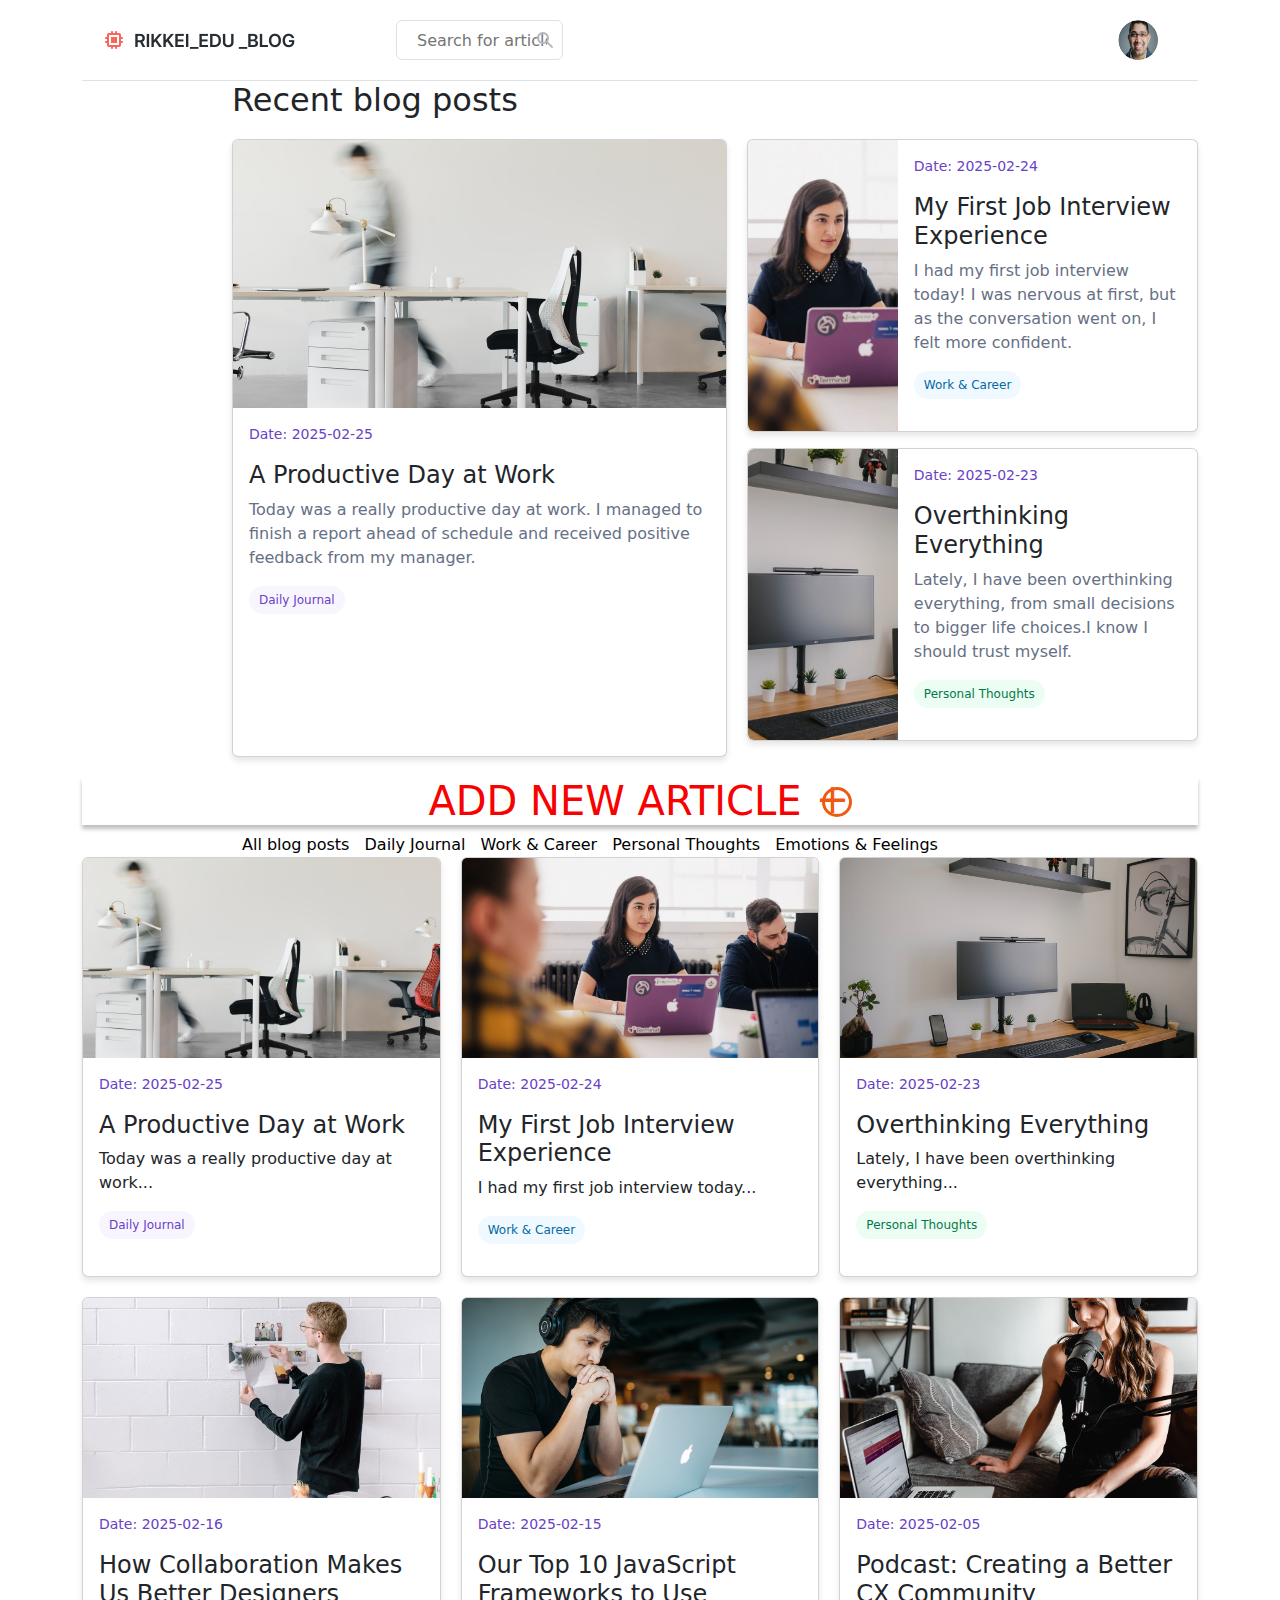
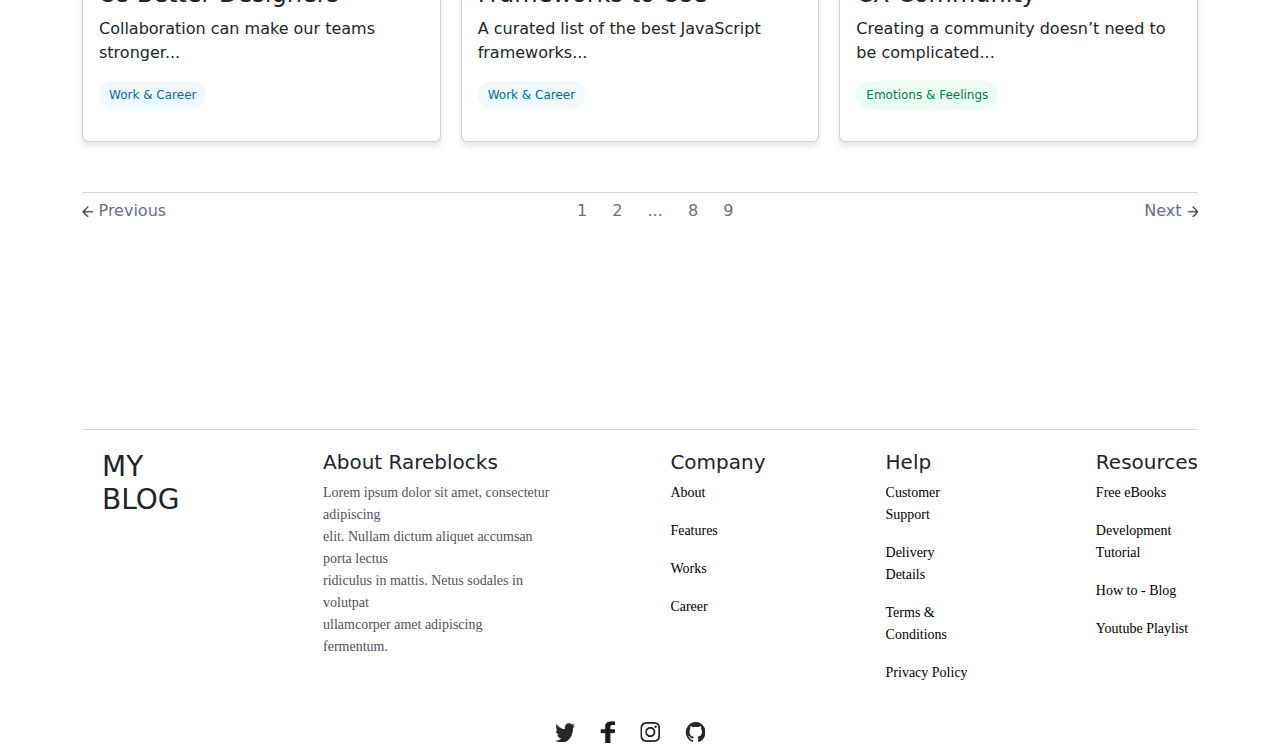
==== pages/index.html @ ecf34fa5 "hihi" ====
<!DOCTYPE html>
<html lang="en">
  <head>
    <meta charset="UTF-8" />
    <meta name="viewport" content="width=device-width, initial-scale=1.0" />
    <title>Home Page User</title>
    <link rel="stylesheet" href="../CSS/index.css" />
    <link
      href="https://cdn.jsdelivr.net/npm/bootstrap@5.3.3/dist/css/bootstrap.min.css"
      rel="stylesheet"
      integrity="sha384-QWTKZyjpPEjISv5WaRU9OFeRpok6YctnYmDr5pNlyT2bRjXh0JMhjY6hW+ALEwIH"
      crossorigin="anonymous"
    />
  </head>
  <body>
    <div class="container">
      <header class="header">
        <div class="logo">
          <img
            style="width: 194px; height: 24px"
            src="../assets/icons/Logo homepage.png"
            alt=""
          />
        </div>
        <div class="nav-search">
          <input
            class="search-article"
            type="search"
            placeholder="Search for articles"
          />
          <img
            class="icon-search"
            src="../assets/icons/search-user.png"
            alt=""
          />
        </div>
        <div class="top-bar">
          <div class="profile-container">
              <img class="profile-icon" src="../assets/images/avatar.png" alt="Profile">
              <div class="dropdown-menu">
                  <div class="infor">
                      <div class="avt">
                          <img style="width: 30px; height: 30px" src="../assets/images/avatar.png" alt=""/>
                          <div>
                              <p class="profile-name">Rikkei</p>
                              <p class="profile-email">Rikkei@gmail.com</p>
                          </div>
                      </div>
                      <div class="nav-links">
                          <a href="">View profile</a>
                          <a href="">Update profile picture</a>
                          <a href="">Change password</a>
                      </div>
                      <a class="logout" href="../pages/login.html">Log out</a>
                  </div>
              </div>
          </div>
      </div>
      
      </header>
      <main>
        <h2 style="margin-left: 150px; margin-bottom: 20px">
          Recent blog posts
        </h2>
        <div class="articles-content">
          <div class="card" style="width: 593px; margin-left: 150px">
            <img
              style="width: 592px; height: 268px"
              src="../assets/images/content1.png"
              class="card-img-top"
              alt="..."
            />
            <div class="card-body">
              <p class="date">Date: 2025-02-25</p>
              <h4>A Productive Day at Work</h4>
              <p class="card-text">
                Today was a really productive day at work. I managed to finish a
                report ahead of schedule and received positive feedback from my
                manager.
              </p>
              <p class="category daily-journal">Daily Journal</p>
            </div>
          </div>
          <div class="content-right">
            <div class="card mb-3" style="max-width: 540px">
              <div class="row g-0">
                <div class="col-md-4">
                  <img
                    style="height: 100%"
                    src="../assets/images/content2.png"
                    class="img-fluid rounded-start"
                    alt="..."
                  />
                </div>
                <div class="col-md-8">
                  <div class="card-body">
                    <p class="date">Date: 2025-02-24</p>
                    <h4>My First Job Interview Experience</h4>
                    <p class="card-text">
                      I had my first job interview today! I was nervous at
                      first, but as the conversation went on, I felt more
                      confident.
                    </p>
                    <p class="category work-career">Work & Career</p>
                  </div>
                </div>
              </div>
            </div>

            <div class="card mb-3" style="max-width: 540px">
              <div class="row g-0">
                <div class="col-md-4">
                  <img
                    style="height: 100%"
                    src="../assets/images/content3.png"
                    class="img-fluid rounded-start"
                    alt="..."
                  />
                </div>
                <div class="col-md-8">
                  <div class="card-body">
                    <p class="date">Date: 2025-02-23</p>
                    <h4>Overthinking Everything</h4>
                    <p class="card-text">
                      Lately, I have been overthinking everything, from small
                      decisions to bigger life choices.I know I should trust
                      myself.
                    </p>
                    <p class="category personal-thoughts">Personal Thoughts</p>
                  </div>
                </div>
              </div>
            </div>
          </div>
        </div>

        <div class="add-new-article">
          <h1
            style="
              justify-content: center;
              display: flex;
              gap: 20px;
              box-shadow: 0px 4px 4px 0px #00000040;
              color: #f80101;
              margin-top: 20px;
            "
          >
            ADD NEW ARTICLE
            <button class="btn-add"><span class="up">+</span></button>
          </h1>

          <button class="option-category">All blog posts</button>
          <button class="option-category">Daily Journal</button>
          <button class="option-category">Work & Career</button>
          <button class="option-category">Personal Thoughts</button>
          <button class="option-category">Emotions & Feelings</button>
        </div>

        <div class="grid-container">
          <div class="card">
            <img src="../assets/images/content1.png" alt="" />
            <div class="card-body">
              <p class="date">Date: 2025-02-25</p>
              <h4>A Productive Day at Work</h4>
              <p>Today was a really productive day at work...</p>
              <p class="category daily-journal">Daily Journal</p>
            </div>
          </div>
          <div class="card">
            <img src="../assets/images/content2.png" alt="" />
            <div class="card-body">
              <p class="date">Date: 2025-02-24</p>
              <h4>My First Job Interview Experience</h4>
              <p>I had my first job interview today...</p>
              <p class="category work-career">Work & Career</p>
            </div>
          </div>
          <div class="card">
            <img src="../assets/images/content3.png" alt="" />
            <div class="card-body">
              <p class="date">Date: 2025-02-23</p>
              <h4>Overthinking Everything</h4>
              <p>Lately, I have been overthinking everything...</p>
              <p class="category personal-thoughts">Personal Thoughts</p>
            </div>
          </div>
          <div class="card">
            <img src="../assets/images/content4.png" alt="" />
            <div class="card-body">
              <p class="date">Date: 2025-02-16</p>
              <h4>How Collaboration Makes Us Better Designers</h4>
              <p>Collaboration can make our teams stronger...</p>
              <p class="category work-career">Work & Career</p>
            </div>
          </div>
          <div class="card">
            <img src="../assets/images/content5.png" alt="" />
            <div class="card-body">
              <p class="date">Date: 2025-02-15</p>
              <h4>Our Top 10 JavaScript Frameworks to Use</h4>
              <p>A curated list of the best JavaScript frameworks...</p>
              <p class="category work-career">Work & Career</p>
            </div>
          </div>
          <div class="card">
            <img src="../assets/images/content6.png" alt="" />
            <div class="card-body">
              <p class="date">Date: 2025-02-05</p>
              <h4>Podcast: Creating a Better CX Community</h4>
              <p>Creating a community doesn’t need to be complicated...</p>
              <p class="category personal-thoughts">Emotions & Feelings</p>
            </div>
          </div>
        </div>
        <div class="page">
          <button class="prev">
            <img
              style="
                width: 11.431407928466797px;
                height: 11.431407928466797px;
                border-width: 1.64px;
              "
              src="../assets/icons/arrow-left.png"
              alt=""
            />
            Previous
          </button>
          <div class="page-number">
            <button class="btn-page">1</button>
            <button class="btn-page">2</button>
            <button class="btn-page">...</button>
            <button class="btn-page">8</button>
            <button class="btn-page">9</button>
          </div>

          <button class="next">
            Next
            <img
              style="
                width: 11.431407928466797px;
                height: 11.431407928466797px;
                border-width: 1.64px;
              "
              src="../assets/icons/arrow-right.png"
              alt=""
            />
          </button>
        </div>
      </main>
      <footer>
        <div class="information">
          <div>
            <h3>MY BLOG</h3>
          </div>
          <div>
            <h5>About Rareblocks</h5>
            <p class="text">
              Lorem ipsum dolor sit amet, consectetur adipiscing <br />
              elit. Nullam dictum aliquet accumsan porta lectus <br />
              ridiculus in mattis. Netus sodales in volutpat <br />
              ullamcorper amet adipiscing fermentum.
            </p>
          </div>
          <div>
            <h5>Company</h5>
            <p class="text more">About</p>
            <p class="text more">Features</p>
            <p class="text more">Works</p>
            <p class="text more">Career</p>
          </div>

          <div>
            <h5>Help</h5>
            <p class="text more">Customer Support</p>
            <p class="text more">Delivery Details</p>
            <p class="text more">Terms & Conditions</p>
            <p class="text more">Privacy Policy</p>
          </div>

          <div>
            <h5>Resources</h5>
            <p class="text more">Free eBooks</p>
            <p class="text more">Development Tutorial</p>
            <p class="text more">How to - Blog</p>
            <p class="text more">Youtube Playlist</p>
          </div>
        </div>
        <div class="links">
          <img
            style="width: 20px; height: 20px; margin-right: 20px"
            src="../assets/icons/logo-twitter 2.png"
            alt=""
          />
          <img
            style="width: 15px; height: 22px; margin-right: 20px"
            src="../assets/icons/logo-fb-simple 2.png"
            alt=""
          />
          <img
            style="width: 20px; height: 20px; margin-right: 20px"
            src="../assets/icons/logo-instagram 1.png"
            alt=""
          />
          <img
            style="width: 20px; height: 20px; margin-right: 20px"
            src="../assets/icons/logo-github 1.png"
            alt=""
          />
        </div>
      </footer>
    </div>
    <script src=""></script>
  </body>
</html>
---- CSS/index.css ----
* {
    padding: 0;
    margin: 0;
    box-sizing: border-box;
}
body {
    font-family: "Inter", sans-serif;
}

.container {
    max-width: 1200px;
    margin: auto;
}

.grid-container {
    display: grid;
    grid-template-columns: repeat(3, 1fr);
    gap: 20px;
}

.header{
    display: flex;
    gap: 100px;
    align-items: center;
    border-bottom: 1px solid #DDE2E4;
    padding: 10px 20px;
}

.nav-search{
    width: 30%;
    position: relative;
    display: flex;
    align-items: center;
    margin-right: 435px;
}

.search-article {
    width: 100%;
    height: 40px;
    top: 16px;
    left: 372px;
    border-radius: 6px;
    border-width: 1px;
    background-color: #FFFFFF;
    border: 1px solid #DDE2E4;
    padding-left: 20px;
}
.icon-search {
    width: 15.987712860107422px;
    height: 15.988478660583496px;
    position: absolute;
    right: 10px;
}

.sign {
    display: flex;
}
.btn-sign {
    white-space: nowrap;
    width: auto;
    margin-right: 20px;
    border-radius: 6px;
    padding: 10px 20px;
    text-align: center;
    border: 1px solid #DDE2E4;
    background-color: white;
    font-size: 14px;
}

.articles-content {
    display: flex;
    gap: 20px;
}

.card {
    border: none;
    box-shadow: 0 4px 6px rgba(0, 0, 0, 0.1);
    border-radius: 10px;
    overflow: hidden;
}
.card img {
    width: 100%;
    height: 200px;
    object-fit: cover;
}
.card-body {
    padding: 15px;
}
.date {
    color: #6941C6;
    font-size: 14px;
}
.category {
    display: inline-block;
    padding: 5px 10px;
    border-radius: 15px;
    font-size: 12px;
}
.daily-journal { background-color: #F9F5FF; color: #6941C6; }
.work-career { background-color: #F0F9FF; color: #026AA2; }
.personal-thoughts { background-color: #ECFDF3; color: #027A48; }

.card-text {
    color: #667085;
}

.btn-add {
    color: #EF5A10;
    background-color: white;
    border-radius: 50%;
    border: 3px solid #EF5A10;
    position: relative;
    top: 10px;
    width: 30px;
    height: 30px;
}

.up {
    position: absolute;
    right: -0.6px;
    top: -14.5px;
}

.option-category {
    position: relative;
    left: 150px;
    background-color: transparent;
    border: none;
    margin-left: 10px;
}

.prev, .next {
    background-color: #FFFFFF;
    color: #667085;
    border: none;
}

.page {
    display: flex;
    justify-content: space-between;
    margin-top: 50px;
    border-top: 1px solid #d1d5df;
}

.btn-page {
    border: none;
    background-color: #FFFFFF;
    color: #667085;
    border-radius: 2px;
    padding: 6px 10px;
}

.information {
    border-top: 1px solid #d1d5df;
    padding-top: 20px;
    margin-top: 200px;
    display: flex;
    padding-left: 20px;
    gap: 120px;
}

.text {
    font-family: Plus Jakarta Sans;
    font-weight: 400;
    font-size: 14px;
    line-height: 22px;
    letter-spacing: 0px;
    color: #52525B;
}

.more {
    color: black;
}

.links {
    text-align: center;
    margin-top: 20px;
    margin-bottom: 10px;
}

.top-bar {
    display: flex;
    justify-content: space-between;
    align-items: center;
    padding: 10px 20px;
    background-color: #fff;
}

.profile-container {
    position: relative;
}

.profile-icon {
    width: 40px;
    height: 40px;
    border-radius: 50%;
    cursor: pointer;
}

.dropdown-menu {
    position: absolute;
    top: 50px;
    right: 0;
    width: 240px;
    background: white;
    box-shadow: 0px 4px 6px rgba(0, 0, 0, 0.1);
    border-radius: 8px;
    padding: 20px;
    display: none;
}

.profile-container:hover .dropdown-menu {
    display: block;
}

.avt {
    display: flex;
    align-items: center;
    gap: 10px;
}

.profile-name {
    font-weight: 500;
    margin-bottom: 3px;
    margin-top: -5px;
}

.profile-email {
    color: #9d9fa4;
}

.nav-links {
    display: flex;
    flex-direction: column;
    border-bottom: 2px solid #c4c5c8;
    padding-bottom: 10px;
    margin-bottom: 10px;
    padding-left: 20px;
}

.nav-links a {
    color: #4b4c4e;
    text-decoration: none;
    margin-top: 10px;
}

.logout {
    color: #4b4c4e;
    text-decoration: none;
    display: block;
    text-align: center;
}
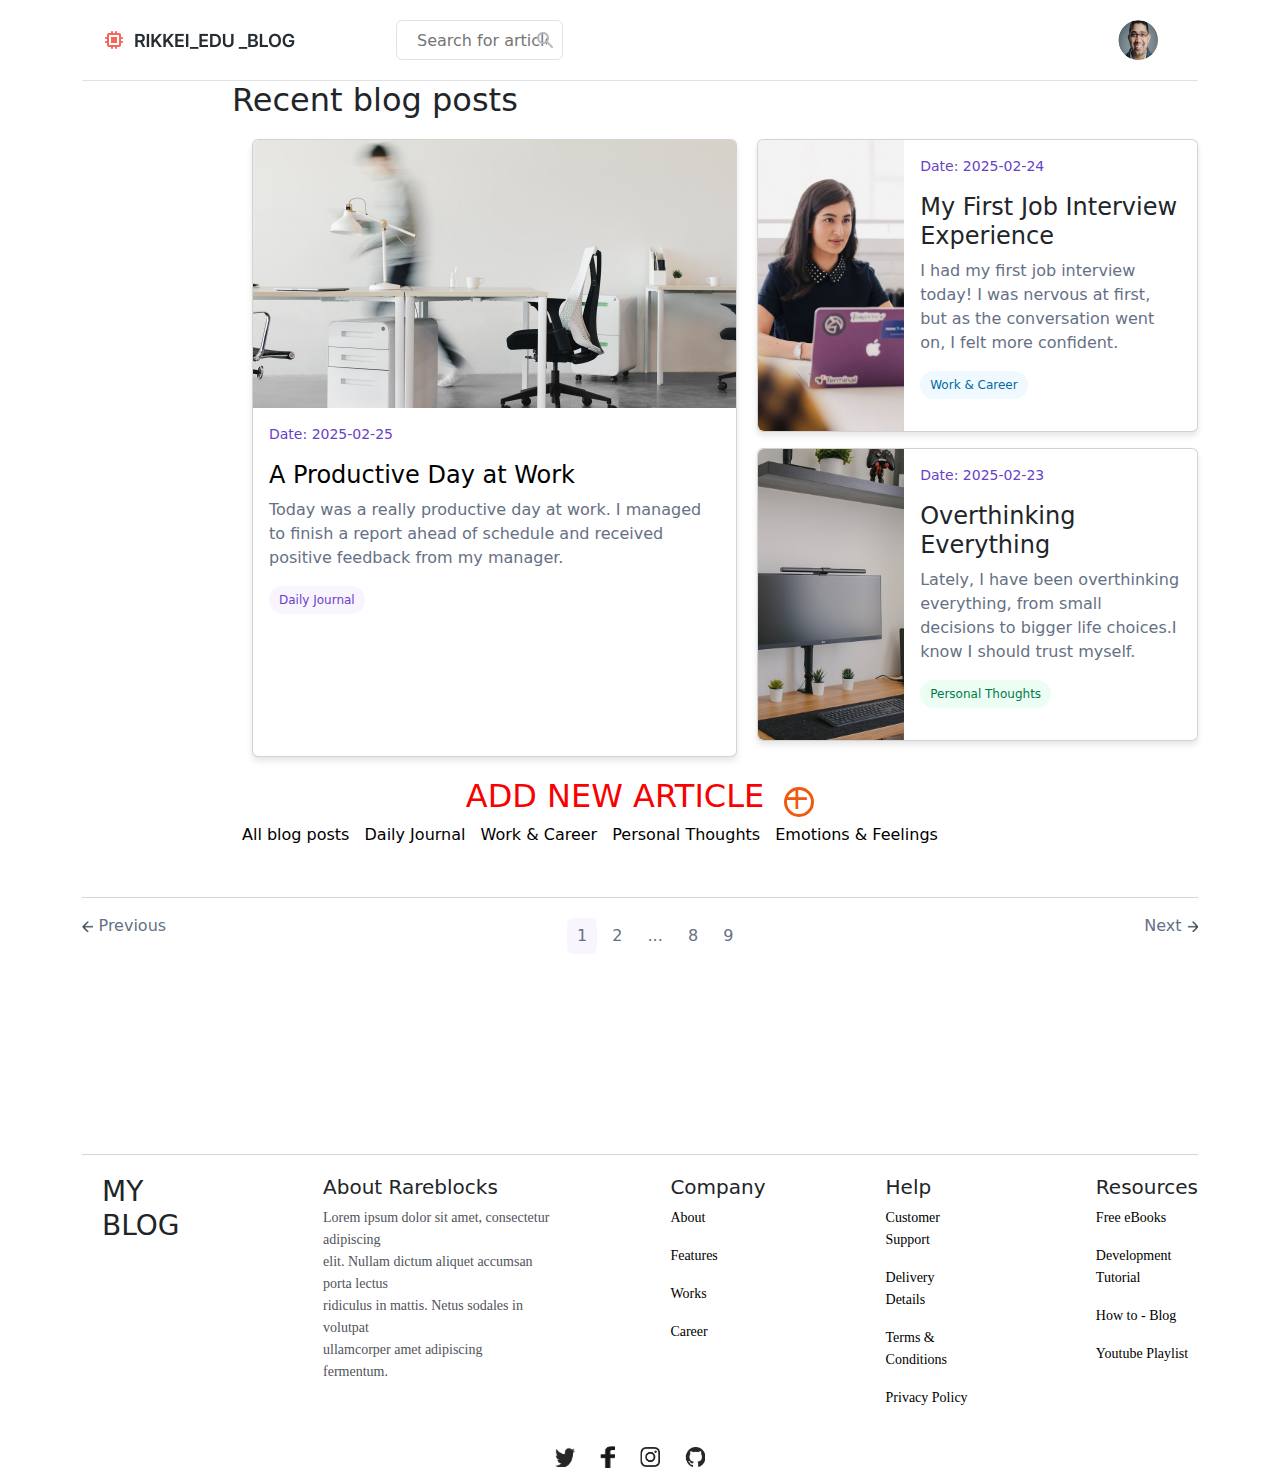
==== commit 1fc8622b: "haha" ====
--- a/pages/index.html
+++ b/pages/index.html
@@ -47,7 +47,7 @@
                           </div>
                       </div>
                       <div class="nav-links">
-                          <a href="">View profile</a>
+                          <a class="view-profile" href="../pages/user_manager.html">View profile</a>
                           <a href="">Update profile picture</a>
                           <a href="">Change password</a>
                       </div>
@@ -63,6 +63,7 @@
           Recent blog posts
         </h2>
         <div class="articles-content">
+          <a href="article_details.html">
           <div class="card" style="width: 593px; margin-left: 150px">
             <img
               style="width: 592px; height: 268px"
@@ -70,18 +71,21 @@
               class="card-img-top"
               alt="..."
             />
-            <div class="card-body">
-              <p class="date">Date: 2025-02-25</p>
-              <h4>A Productive Day at Work</h4>
-              <p class="card-text">
-                Today was a really productive day at work. I managed to finish a
-                report ahead of schedule and received positive feedback from my
-                manager.
-              </p>
-              <p class="category daily-journal">Daily Journal</p>
-            </div>
+              <div class="card-body">
+                <p class="date">Date: 2025-02-25</p>
+                <h4>A Productive Day at Work</h4>
+                <p class="card-text">
+                  Today was a really productive day at work. I managed to finish a
+                  report ahead of schedule and received positive feedback from my
+                  manager.
+                </p>
+                <p class="category daily-journal">Daily Journal</p>
+              </div> 
+            </a>
+            
           </div>
           <div class="content-right">
+            <a href=""></a>
             <div class="card mb-3" style="max-width: 540px">
               <div class="row g-0">
                 <div class="col-md-4">
@@ -135,19 +139,19 @@
         </div>
 
         <div class="add-new-article">
-          <h1
+          <h2
             style="
               justify-content: center;
               display: flex;
               gap: 20px;
-              box-shadow: 0px 4px 4px 0px #00000040;
+              text-shadow: 0px 4px 4px 0px #00000040;
               color: #f80101;
               margin-top: 20px;
             "
           >
             ADD NEW ARTICLE
-            <button class="btn-add"><span class="up">+</span></button>
-          </h1>
+            <button id="btn-add-article" class="btn-add"><span class="up">+</span></button>
+          </h2>
 
           <button class="option-category">All blog posts</button>
           <button class="option-category">Daily Journal</button>
@@ -156,7 +160,7 @@
           <button class="option-category">Emotions & Feelings</button>
         </div>
 
-        <div class="grid-container">
+        <div class="grid-container" id="article-list">
           <div class="card">
             <img src="../assets/images/content1.png" alt="" />
             <div class="card-body">
@@ -207,7 +211,7 @@
             <div class="card-body">
               <p class="date">Date: 2025-02-05</p>
               <h4>Podcast: Creating a Better CX Community</h4>
-              <p>Creating a community doesn’t need to be complicated...</p>
+              <p>Creating a community doesn't need to be complicated...</p>
               <p class="category personal-thoughts">Emotions & Feelings</p>
             </div>
           </div>
@@ -226,7 +230,7 @@
             Previous
           </button>
           <div class="page-number">
-            <button class="btn-page">1</button>
+            <button class="btn-page first">1</button>
             <button class="btn-page">2</button>
             <button class="btn-page">...</button>
             <button class="btn-page">8</button>
@@ -309,6 +313,6 @@
         </div>
       </footer>
     </div>
-    <script src=""></script>
+    <script src="../JS/index.js"></script>
   </body>
 </html>
--- a/CSS/index.css
+++ b/CSS/index.css
@@ -117,8 +117,8 @@
 
 .up {
     position: absolute;
-    right: -0.6px;
-    top: -14.5px;
+    right: 1px;
+    top: -10.5px;
 }
 
 .option-category {
@@ -148,6 +148,12 @@
     color: #667085;
     border-radius: 2px;
     padding: 6px 10px;
+    margin-top: 20px;
+}
+
+.first {
+    background-color: #F9F5FF;
+    border-radius: 6px;
 }
 
 .information {
@@ -209,7 +215,7 @@
     display: none;
 }
 
-.profile-container:hover .dropdown-menu {
+.dropdown-menu.active{
     display: block;
 }
 
@@ -251,3 +257,23 @@
     text-align: center;
 }
 
+.articles-content a {
+    text-decoration: none;
+    color: black;
+}
+
+.display-a {
+    text-decoration: none;
+}
+
+.title {
+    color: black;
+}
+
+.content {
+    font-weight: 400;
+    font-size: 14px;
+    line-height: 22px;
+    letter-spacing: 0px;
+    color: #52525B;
+}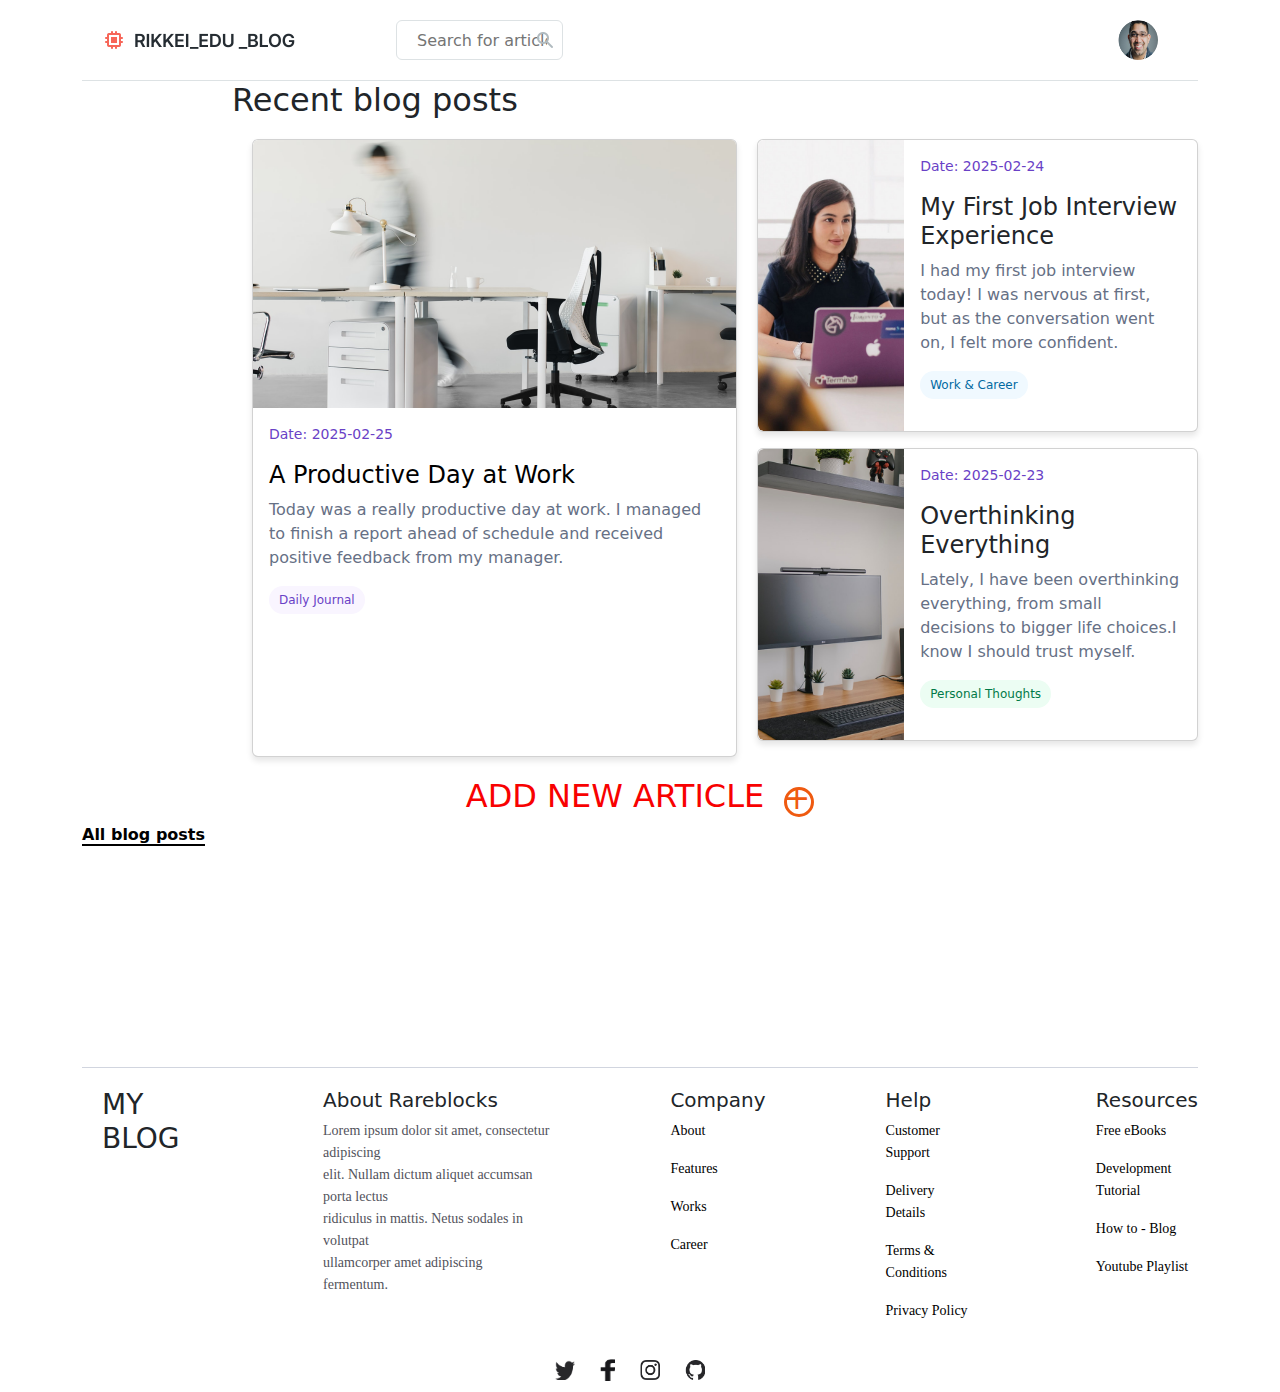
==== commit 9b5c9054: ".." ====
--- a/pages/index.html
+++ b/pages/index.html
@@ -152,104 +152,13 @@
             ADD NEW ARTICLE
             <button id="btn-add-article" class="btn-add"><span class="up">+</span></button>
           </h2>
-
-          <button class="option-category">All blog posts</button>
-          <button class="option-category">Daily Journal</button>
-          <button class="option-category">Work & Career</button>
-          <button class="option-category">Personal Thoughts</button>
-          <button class="option-category">Emotions & Feelings</button>
-        </div>
-
-        <div class="grid-container" id="article-list">
-          <div class="card">
-            <img src="../assets/images/content1.png" alt="" />
-            <div class="card-body">
-              <p class="date">Date: 2025-02-25</p>
-              <h4>A Productive Day at Work</h4>
-              <p>Today was a really productive day at work...</p>
-              <p class="category daily-journal">Daily Journal</p>
-            </div>
-          </div>
-          <div class="card">
-            <img src="../assets/images/content2.png" alt="" />
-            <div class="card-body">
-              <p class="date">Date: 2025-02-24</p>
-              <h4>My First Job Interview Experience</h4>
-              <p>I had my first job interview today...</p>
-              <p class="category work-career">Work & Career</p>
-            </div>
-          </div>
-          <div class="card">
-            <img src="../assets/images/content3.png" alt="" />
-            <div class="card-body">
-              <p class="date">Date: 2025-02-23</p>
-              <h4>Overthinking Everything</h4>
-              <p>Lately, I have been overthinking everything...</p>
-              <p class="category personal-thoughts">Personal Thoughts</p>
-            </div>
-          </div>
-          <div class="card">
-            <img src="../assets/images/content4.png" alt="" />
-            <div class="card-body">
-              <p class="date">Date: 2025-02-16</p>
-              <h4>How Collaboration Makes Us Better Designers</h4>
-              <p>Collaboration can make our teams stronger...</p>
-              <p class="category work-career">Work & Career</p>
-            </div>
-          </div>
-          <div class="card">
-            <img src="../assets/images/content5.png" alt="" />
-            <div class="card-body">
-              <p class="date">Date: 2025-02-15</p>
-              <h4>Our Top 10 JavaScript Frameworks to Use</h4>
-              <p>A curated list of the best JavaScript frameworks...</p>
-              <p class="category work-career">Work & Career</p>
-            </div>
-          </div>
-          <div class="card">
-            <img src="../assets/images/content6.png" alt="" />
-            <div class="card-body">
-              <p class="date">Date: 2025-02-05</p>
-              <h4>Podcast: Creating a Better CX Community</h4>
-              <p>Creating a community doesn't need to be complicated...</p>
-              <p class="category personal-thoughts">Emotions & Feelings</p>
-            </div>
-          </div>
-        </div>
-        <div class="page">
-          <button class="prev">
-            <img
-              style="
-                width: 11.431407928466797px;
-                height: 11.431407928466797px;
-                border-width: 1.64px;
-              "
-              src="../assets/icons/arrow-left.png"
-              alt=""
-            />
-            Previous
-          </button>
-          <div class="page-number">
-            <button class="btn-page first">1</button>
-            <button class="btn-page">2</button>
-            <button class="btn-page">...</button>
-            <button class="btn-page">8</button>
-            <button class="btn-page">9</button>
-          </div>
-
-          <button class="next">
-            Next
-            <img
-              style="
-                width: 11.431407928466797px;
-                height: 11.431407928466797px;
-                border-width: 1.64px;
-              "
-              src="../assets/icons/arrow-right.png"
-              alt=""
-            />
-          </button>
-        </div>
+          <nav id="category-nav">
+            <a href="#" class="category-link active">All blog posts</a>
+          </nav>
+
+          <div class="grid-container" id="article-list"></div>
+        </div>
+        <div id="pagination" class="pagination"></div>
       </main>
       <footer>
         <div class="information">
--- a/CSS/index.css
+++ b/CSS/index.css
@@ -276,4 +276,38 @@
     line-height: 22px;
     letter-spacing: 0px;
     color: #52525B;
-}+}
+
+.category-link {
+    color: #4b4c4e;
+    text-decoration: none;
+    margin-top: 10px;
+    margin-right: 20px;
+}
+
+.category-link.active {
+    color: rgb(0, 0, 0);
+    font-weight: bold;
+    border-bottom: 2px solid rgb(0, 0, 0);
+}
+
+.pagination {
+    display: flex;
+    justify-content: center;
+    gap: 8px;
+    margin-top: 20px;
+  }
+  
+  .pagination button {
+    padding: 6px 12px;
+    border: none;
+    background-color: #ddd;
+    cursor: pointer;
+    border-radius: 4px;
+  }
+  
+  .pagination button.active {
+    background-color: #007bff;
+    color: white;
+  }
+  
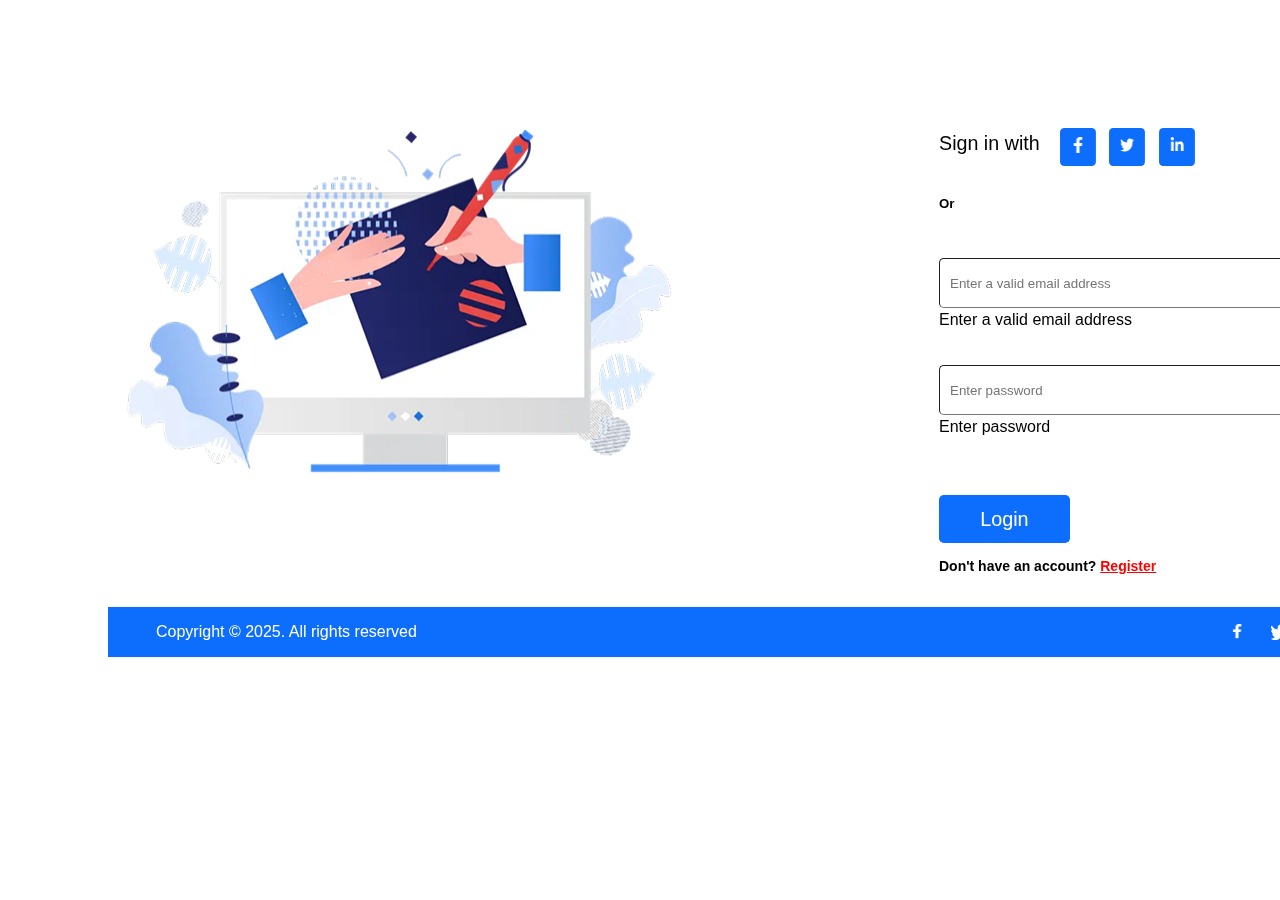
==== commit a3f4bfd4: "." ====
--- a/pages/index.html
+++ b/pages/index.html
@@ -51,7 +51,7 @@
                           <a href="">Update profile picture</a>
                           <a href="">Change password</a>
                       </div>
-                      <a class="logout" href="../pages/login.html">Log out</a>
+                      <a id="logout" class="logout" href="../pages/login.html">Log out</a>
                   </div>
               </div>
           </div>
